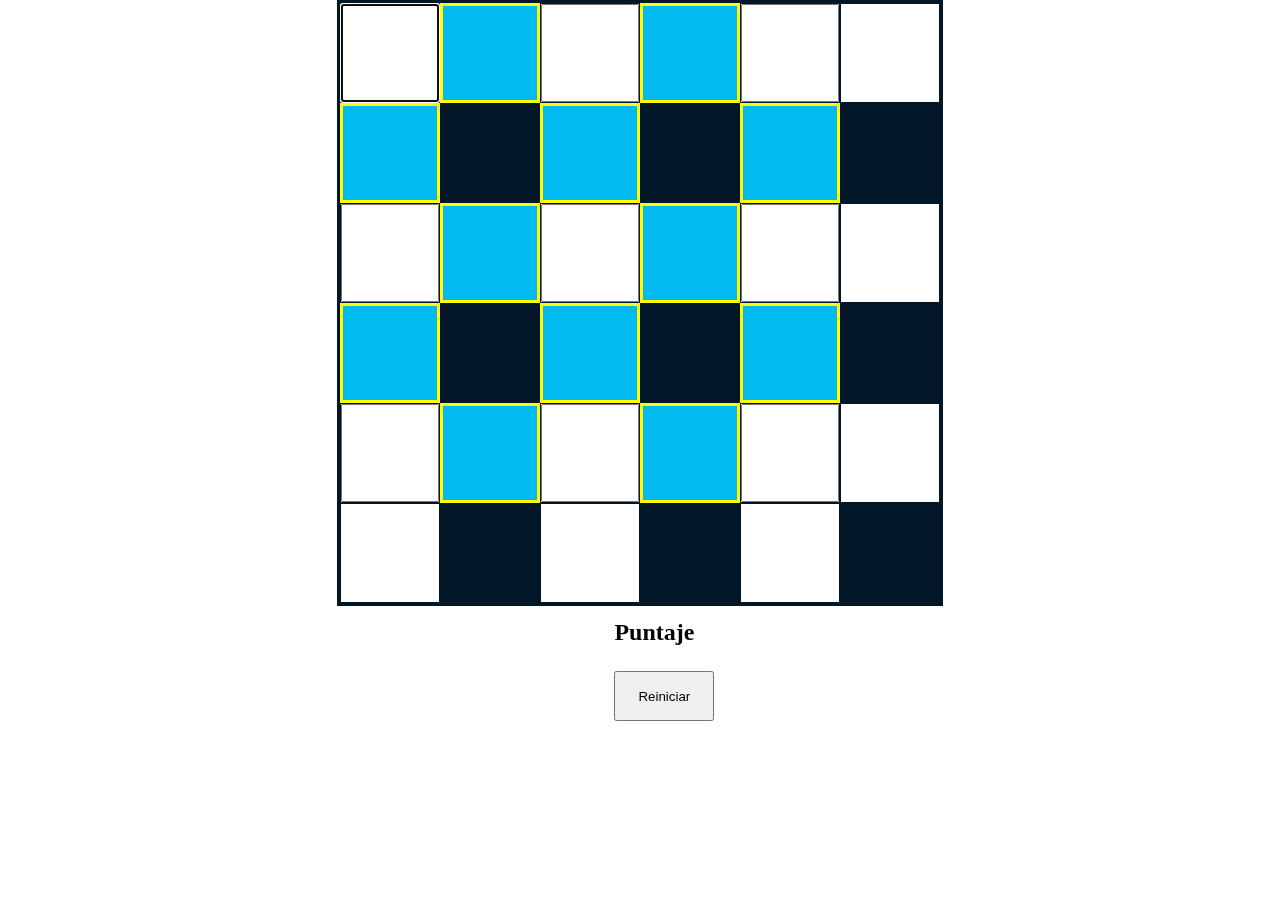
==== index.html @ d6412acb "primer commit" ====
<!DOCTYPE html>
<html lang="en">
  <head>
    <meta charset="UTF-8" />
    <meta http-equiv="X-UA-Compatible" content="IE=edge" />
    <meta name="viewport" content="width=device-width, initial-scale=1.0" />
    <title>Juego de Aritmetica</title>
    <link rel="stylesheet" href="Estilos/style.css" />
  </head>
  <body onload="crearDivs()">
    <div id="contenedor" class="contenedor">
      <!-- Tablero de 6x6 -->
    </div>
    <h2 id="score" class="score">Puntaje</h2>
    <button id="reset" class="reset">Reiniciar</button>
    <script src="JavaScript/app.js"></script>
  </body>
</html>
---- Estilos/style.css ----
:root {
    --numero-color: #011627;
    --operando-color: #ff9f1c;
    --blackbox: #011627;
    --correcto: #2ec4b6;
    --error: #ba181b;
    --backgroundBox-color: #f5f3f4;
    --borderContenedor-color: #011627;
    --borderBox-color: #011627;
    --tareaActual-color: #01BAEF;
}

* {
  margin: 0;
  padding: 0;
}

.contenedor {
  display: flex;
  flex-wrap: wrap;
  gap: 0px 0px;
  width: 600px;
  height: 600px;
  margin: 0 auto;
  border: 3px solid var(--borderContenedor-color);
}

.box {
  border: 1px solid var(--borderBox-color);
  width: 100px;
  height: 100px;
  box-sizing: border-box;
  text-align: center;
  font-size: 20px;
  line-height: 100px;
}

.black {
    background-color: var(--blackbox);
}

.number .operando .resultado {
    background-color: var(--backgroundBox-color);
}

.casilla {
  width: 100%;
  height: 100%;
  box-sizing: border-box;
  font-size: 50px;
  text-align: center;
}

/* .signo {
  display: flex;
  width: 100%;
  height: 100%;
  box-sizing: border-box;
  font-size: 100px;
  justify-content: center;
  text-align: center;
  align-items: center;
} */

.score {
  margin: 1% 48%;
}

.reset {
  width: 100px;
  height: 50px;
  margin: 1% 48%;
}

.operando {
  background-color: var(--tareaActual-color);
  border: 3px solid yellow;
}
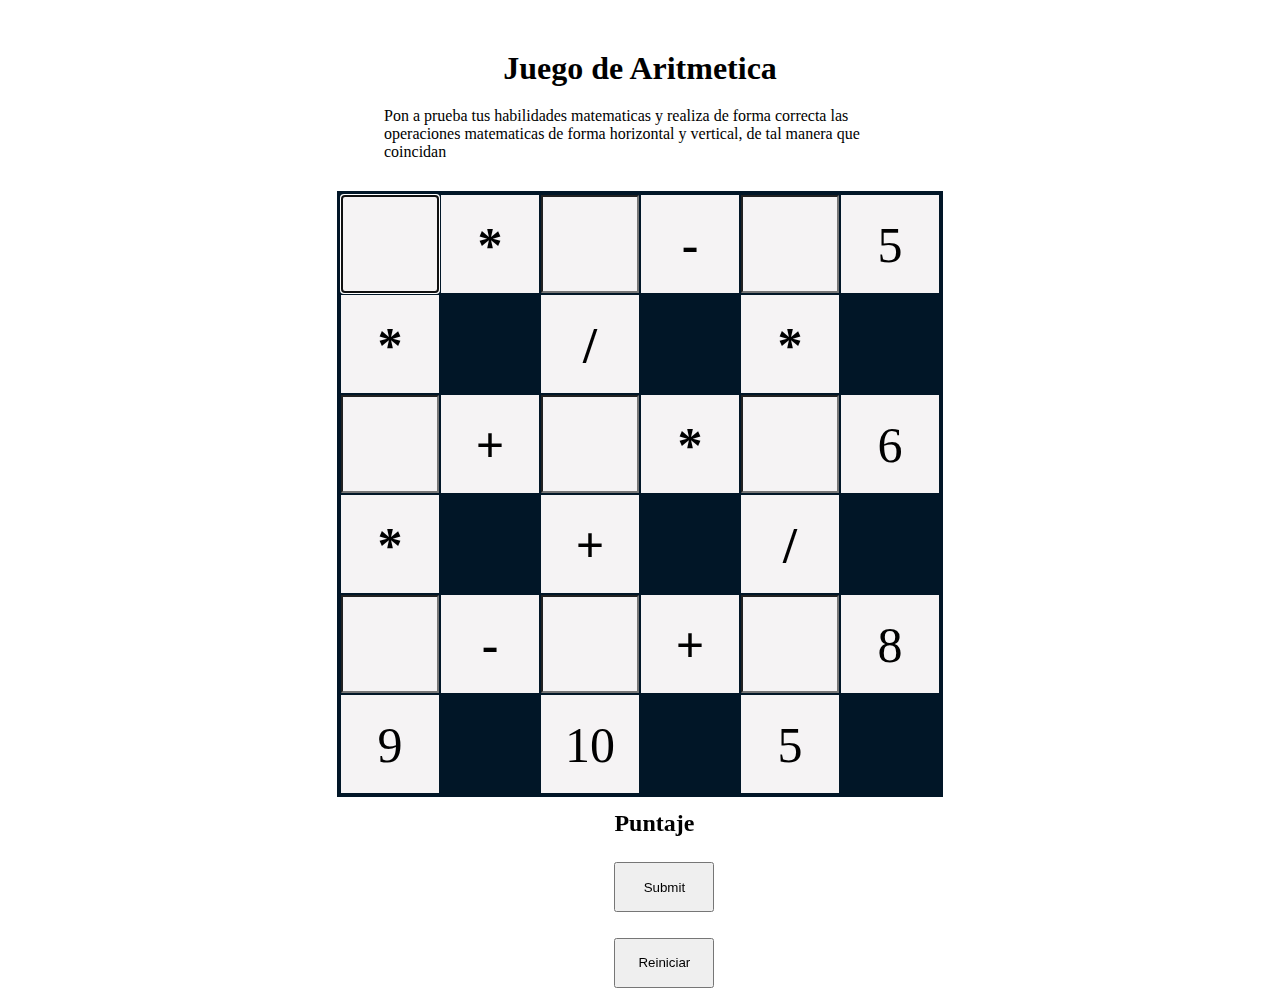
==== commit 15776edb: "Implementación del random en operando y resultado" ====
--- a/index.html
+++ b/index.html
@@ -7,11 +7,22 @@
     <title>Juego de Aritmetica</title>
     <link rel="stylesheet" href="Estilos/style.css" />
   </head>
-  <body onload="crearDivs()">
+  <body>
+    <header class="aritmetica">
+      <h1>Juego de Aritmetica</h1>
+      <p>
+        Pon a prueba tus habilidades matematicas y realiza de forma correcta las
+        operaciones matematicas de forma horizontal y vertical, de tal manera
+        que coincidan
+      </p>
+    </header>
     <div id="contenedor" class="contenedor">
       <!-- Tablero de 6x6 -->
     </div>
     <h2 id="score" class="score">Puntaje</h2>
+    <button id="submit" class="submit" onclick="verificarOperaciones()">
+      Submit
+    </button>
     <button id="reset" class="reset">Reiniciar</button>
     <script src="JavaScript/app.js"></script>
   </body>
--- a/Estilos/style.css
+++ b/Estilos/style.css
@@ -13,6 +13,18 @@
 * {
   margin: 0;
   padding: 0;
+}
+
+.aritmetica {
+  display: flex;
+  justify-content: center;
+  flex-direction: column;
+  padding: 30px 30%;
+}
+
+.aritmetica h1 {
+  text-align: center;
+  padding: 20px;
 }
 
 .contenedor {
@@ -39,40 +51,36 @@
     background-color: var(--blackbox);
 }
 
-.number .operando .resultado {
-    background-color: var(--backgroundBox-color);
+.casilla, .operando, .resultado {
+  font-size: 50px;
+  background-color: var(--backgroundBox-color);
 }
 
 .casilla {
   width: 100%;
   height: 100%;
   box-sizing: border-box;
-  font-size: 50px;
   text-align: center;
 }
 
-/* .signo {
-  display: flex;
-  width: 100%;
-  height: 100%;
-  box-sizing: border-box;
-  font-size: 100px;
-  justify-content: center;
-  text-align: center;
-  align-items: center;
-} */
+.operando {
+  font-weight: bold;
+}
 
 .score {
   margin: 1% 48%;
 }
 
-.reset {
+.reset, .submit {
   width: 100px;
   height: 50px;
   margin: 1% 48%;
 }
 
-.operando {
-  background-color: var(--tareaActual-color);
-  border: 3px solid yellow;
+.resultado-correcto {
+  background-color: var(--correcto);
+}
+
+.resultado-incorrecto {
+  background-color: var(--error);
 }